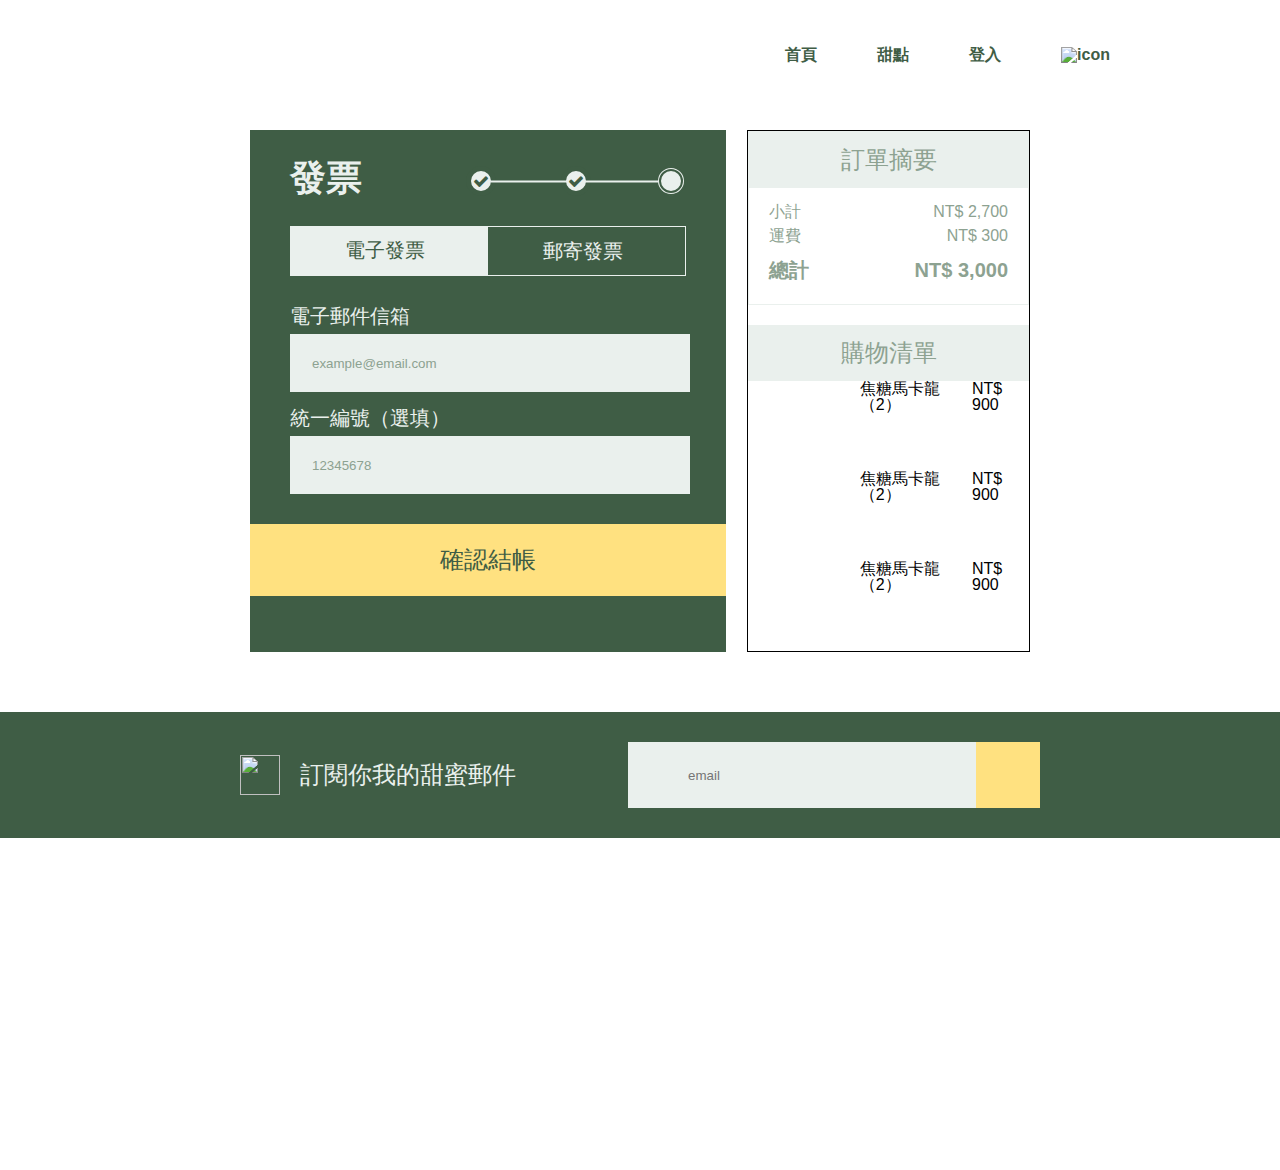
==== invoice.html @ f2b3f81a "Initial commit" ====
<!DOCTYPE html>
<html lang="en">

<head>
    <meta charset="UTF-8">
    <meta name="viewport" content="width=device-width, initial-scale=1.0">
    <link rel="stylesheet" href="css/invoice/all.css">
    <title>寄送發票</title>
    <link href='https://maxcdn.bootstrapcdn.com/font-awesome/4.5.0/css/font-awesome.min.css' rel='stylesheet'>
    </link>
</head>

<body>
    <div class="container">
        <header class="header">
            <a href="#" class="burger"></a>
            <a href="index.html" class="title">
                <h1>Sweetaste</h1>
            </a>
            <ul class="nav">
                <li><a href="index.html">首頁</a></li>
                <li><a href="#">甜點</a></li>
                <li><a href="#">登入</a></li>
                <li>
                    <a href="#"><img src="https://raw.githubusercontent.com/hexschool/webLayoutTraining1st/143d37deb8a19ecd8eccc806ae26acbb90fe4338/student-week1/shopping_cart.png" alt="icon"></a>
                </li>
            </ul>
        </header>
    </div>
    <!-- 客製化設計 開始 -->
    <div class="main">
        <div class="invoice">
            <div class="data">
                <div class="data-title">
                    <h2>發票</h2>
                    <ul>
                        <li><i class="fa fa-check"></i></li>
                        <hr class="border">
                        <li><i class="fa fa-check"></i></li>
                        <hr class="border2">
                        <li></li>
                    </ul>
                </div>
                <ul class="select">
                    <li>電子發票</li>
                    <li>郵寄發票</li>
                </ul>
                <ul class="fill">
                    <li>
                        <h3>電子郵件信箱</h3>
                        <input type="text" placeholder="example@email.com" class="fill-input">
                    </li>
                    <li>
                        <h3>統一編號（選填）</h3>
                        <input type="text" placeholder="12345678" class="fill-input">
                    </li>
                </ul>
            </div>
            <div class="shop">
                <form action="index.html">
                    <button>
                        確認結帳
                    </button>
                </form>
            </div>
        </div>
        <div class="checkout">
            <div class="summary">
                <h3 class="checktitle">訂單摘要</h3>
                <ul>
                    <li>
                        <h4>小計</h4>
                        <p>NT$ 2,700</p>
                    </li>
                    <li>
                        <h4>運費</h4>
                        <p>NT$ 300</p>
                    </li>
                    <li>
                        <h4>總計</h4>
                        <p>NT$ 3,000</p>
                    </li>
                </ul>
            </div>
            <div class="checklist">
                <h3 class="checktitle">購物清單</h3>
                <ul class="menu">
                    <li>
                        <a href="#"></a>
                        <h4>焦糖馬卡龍（2）</h4>
                        <p>NT$ 900</p>
                    </li>
                    <li>
                        <a href="#"></a>
                        <h4>焦糖馬卡龍（2）</h4>
                        <p>NT$ 900</p>
                    </li>
                    <li>
                        <a href="#"></a>
                        <h4>焦糖馬卡龍（2）</h4>
                        <p>NT$ 900</p>
                    </li>
                </ul>
            </div>
        </div>
    </div>
    <!-- 客製化設計 結束 -->
    <div class="footer" data-aos="fade-right" data-aos-offset="100" data-aos-easing="ease-in-sine">
        <div class="footer-top">
            <div class="top-left">
                <img src="https://raw.githubusercontent.com/hexschool/webLayoutTraining1st/4baf15e7aa2800a1e312de01435b7dbf6f654843/student-week1/logo-light.svg" alt="">
                <h2>訂閱你我的甜蜜郵件</h2>
            </div>
            <div class="top-right">
                <form action="index.html" class="form-container">
                    <img src="https://github.com/hexschool/webLayoutTraining1st/blob/master/student-week1/mail-24px.png?raw=true" alt="" class="footer-icon">
                    <input type="email" name="email" placeholder="email" class="footer-input">
                    <button type="submit" class="footer-button">
                        <img src="https://github.com/hexschool/webLayoutTraining1st/blob/master/student-week1/arrow_forward-24px.png?raw=true"
                            alt="">
                    </button>
                </form>
            </div>
        </div>
    </div>
    <div class="footer-bottom-bg" data-aos="fade-right" data-aos-offset="100" data-aos-easing="ease-in-sine">
        <div class="footer-bottom">
            <div class="footer-main">
                <div class="main-left">
                    <img src="https://raw.githubusercontent.com/hexschool/webLayoutTraining1st/4baf15e7aa2800a1e312de01435b7dbf6f654843/student-week1/logotype-lg-dark.svg" alt="">
                    <p>
                        07-1234-5678<br>sweetaste@email.com<br>800 高雄市新興區幸福路 520 號
                    </p>
                </div>
                <div class="main-right">
                    <p>
                        今天是個——
                    </p>
                    <p class="font-farme">
                        吃甜點的好日子。
                    </p>
                </div>
            </div>
            <div class="main-bottom">
                <div class="bottom-img">
                    <a href="#"><img src="https://raw.githubusercontent.com/hexschool/webLayoutTraining1st/4baf15e7aa2800a1e312de01435b7dbf6f654843/student-week1/ic-line%40.svg" alt="">
                    </a>
                    <a href="#"><img src="https://raw.githubusercontent.com/hexschool/webLayoutTraining1st/4baf15e7aa2800a1e312de01435b7dbf6f654843/student-week1/ic-facebook.svg" alt="">
                    </a>
                </div>
                <p>
                    © 2018 Sweetaste* All Rights Reserved
                </p>
            </div>
        </div>
    </div>
    <link rel="stylesheet" href="https://unpkg.com/aos@next/dist/aos.css" />
    <script src="https://unpkg.com/aos@next/dist/aos.js"></script>
    <script>
        AOS.init();
    </script>
</body>
---- css/invoice/all.css ----
html,
body,
div,
span,
applet,
object,
iframe,
h1,
h2,
h3,
h4,
h5,
h6,
p,
blockquote,
pre,
a,
abbr,
acronym,
address,
big,
cite,
code,
del,
dfn,
em,
img,
ins,
kbd,
q,
s,
samp,
small,
strike,
strong,
sub,
sup,
tt,
var,
b,
u,
i,
center,
dl,
dt,
dd,
ol,
ul,
li,
fieldset,
form,
label,
legend,
table,
caption,
tbody,
tfoot,
thead,
tr,
th,
td,
article,
aside,
canvas,
details,
embed,
figure,
figcaption,
footer,
header,
hgroup,
menu,
nav,
output,
ruby,
section,
summary,
time,
mark,
audio,
video {
  margin: 0;
  padding: 0;
  border: 0;
  font-size: 100%;
  font: inherit;
  vertical-align: baseline;
}

/* HTML5 display-role reset for older browsers */
article,
aside,
details,
figcaption,
figure,
footer,
header,
hgroup,
menu,
nav,
section {
  display: block;
}

body {
  line-height: 1;
}

ol,
ul {
  list-style: none;
}

blockquote,
q {
  quotes: none;
}

blockquote:before,
blockquote:after,
q:before,
q:after {
  content: "";
  content: none;
}

table {
  border-collapse: collapse;
  border-spacing: 0;
}

img {
  display: block;
  max-width: 100%;
  height: auto;
}

html,
body,
div,
span,
applet,
object,
iframe,
h1,
h2,
h3,
h4,
h5,
h6,
p,
blockquote,
pre,
a,
abbr,
acronym,
address,
big,
cite,
code,
del,
dfn,
em,
img,
ins,
kbd,
q,
s,
samp,
small,
strike,
strong,
sub,
sup,
tt,
var,
b,
u,
i,
center,
dl,
dt,
dd,
ol,
ul,
li,
fieldset,
form,
label,
legend,
table,
caption,
tbody,
tfoot,
thead,
tr,
th,
td,
article,
aside,
canvas,
details,
embed,
figure,
figcaption,
footer,
header,
hgroup,
menu,
nav,
output,
ruby,
section,
summary,
time,
mark,
audio,
video {
  margin: 0;
  padding: 0;
  border: 0;
  font-size: 100%;
  font: inherit;
  vertical-align: baseline;
}

/* HTML5 display-role reset for older browsers */
article,
aside,
details,
figcaption,
figure,
footer,
header,
hgroup,
menu,
nav,
section {
  display: block;
}

body {
  line-height: 1;
}

ol,
ul {
  list-style: none;
}

blockquote,
q {
  quotes: none;
}

blockquote:before,
blockquote:after,
q:before,
q:after {
  content: "";
  content: none;
}

table {
  border-collapse: collapse;
  border-spacing: 0;
}

img {
  display: block;
  max-width: 100%;
  height: auto;
}

body {
  font-family: PingFangTC-Semibold, arial, sans-serif;
}

.container {
  max-width: 940px;
  margin: 0 auto;
}

.burger {
  display: none;
  background-image: url("https://raw.githubusercontent.com/hexschool/webLayoutTraining1st/master/student-week1/dehaze-24px.png");
  padding: 25px;
  background-position: center center;
  background-repeat: no-repeat;
}

.header {
  display: flex;
  align-items: center;
  justify-content: space-between;
  margin-top: 30px;
  margin-bottom: 30px;
}
.header h1 {
  padding-top: 20px;
}

.title {
  display: block;
  background-image: url("https://raw.githubusercontent.com/hexschool/webLayoutTraining1st/master/student-week1/logo-all-dark.svg");
  width: 220px;
  height: 40px;
  background-repeat: no-repeat;
  text-indent: 101%;
  overflow: hidden;
  white-space: nowrap;
}

.nav {
  display: flex;
  padding-top: 10px;
}
.nav a {
  text-decoration: none;
  color: #3F5D45;
  font-size: 16px;
  font-weight: bold;
  padding: 10px 0;
}
.nav a:hover {
  color: #3f5d4563;
}
.nav li {
  margin-right: 60px;
}
.nav li:last-child {
  margin-right: 0;
}

@media (max-width: 768px) {
  .container {
    max-width: 700px;
  }

  .header a h1,
.nav li:nth-child(1),
.nav li:nth-child(2),
.nav li:nth-child(3) {
    display: none;
  }

  .nav li:last-child {
    width: 100%;
  }

  .header {
    justify-content: space-around;
  }

  .title {
    background-image: url(https://raw.githubusercontent.com/hexschool/webLayoutTraining1st/master/student-week1/logotype-sm-dark.svg);
    background-position: top center;
    width: 500px;
    height: 20px;
  }

  .burger {
    display: block;
  }
}
.footer {
  background: #3F5D45;
}

.footer-top {
  display: flex;
  justify-content: space-between;
  align-items: center;
  padding: 30px 0;
  max-width: 800px;
  margin: 0 auto;
}

.top-left {
  display: flex;
  align-items: center;
}
.top-left img {
  width: 40px;
  height: 40px;
  margin-right: 20px;
}
.top-left h2 {
  color: #EAF0ED;
  font-size: 24px;
}

form {
  display: flex;
  position: relative;
}

.form-container {
  position: relative;
}

.footer-icon {
  position: absolute;
  top: 20px;
  left: 20px;
  display: block;
}

.footer-input {
  width: 350px;
  height: 64px;
  padding-left: 60px;
  background-color: #EAF0ED;
  border: none;
}

.footer-header.header {
  position: absolute;
  top: 25px;
  left: 25px;
}

.footer-button {
  background: #FFE180;
  width: 64px;
  height: 66px;
  position: absolute;
  right: 0px;
  border: none;
}
.footer-button img {
  position: absolute;
  left: 20px;
  bottom: 20px;
}

.footer-bottom-bg {
  background-color: #EAF0ED;
}

.footer-bottom {
  margin: 0 auto;
  max-width: 800px;
}

.footer-main {
  display: flex;
  justify-content: space-between;
  align-items: center;
  padding: 30px 0;
}

.main-right {
  writing-mode: vertical-rl;
  color: #3F5D45;
  font-size: 24px;
  line-height: 1.5;
  font-weight: 900;
}

.font-farme {
  margin-top: 8px;
}

.main-left img {
  width: 170px;
  height: 25px;
  margin-bottom: 110px;
}
.main-left p {
  line-height: 1.5;
  font-size: 16px;
  color: #3F5D45;
}

.main-bottom {
  padding-bottom: 30px;
  display: flex;
  justify-content: space-between;
  align-items: center;
}
.main-bottom img {
  display: inline-block;
  width: 32px;
  height: 32px;
  margin-right: 8px;
}
.main-bottom a {
  text-decoration: none;
}
.main-bottom p {
  color: #3F5D45;
  font-size: 16px;
}

@media (max-width: 768px) {
  .footer-bottom {
    max-width: 60%;
  }

  .footer-top {
    flex-direction: column;
  }

  .top-left {
    margin-bottom: 30px;
  }

  .main-right {
    display: none;
  }

  .main-left img {
    margin-bottom: 40px;
  }

  .main-bottom {
    flex-direction: column;
    align-items: start;
  }

  .bottom-img {
    margin-bottom: 20px;
  }
}
@media (max-width: 400px) {
  input {
    width: 100%;
  }
}
.main {
  max-width: 780px;
  margin: 60px auto;
  display: flex;
  justify-content: space-between;
}

.invoice {
  background: #3F5D45;
  width: 61%;
}

.data {
  margin: 30px 40px;
}
.data .select {
  display: flex;
}
.data .select li {
  width: 100%;
  font-size: 20px;
  background-color: #EAF0ED;
  color: #3F5D45;
  padding: 14px 55px;
  margin-bottom: 30px;
}
.data .select li:last-child {
  background-color: #3F5D45;
  color: #EAF0ED;
  border: 1px solid #EAF0ED;
}

.data-title {
  display: flex;
  justify-content: space-between;
  align-items: flex-end;
  margin-bottom: 30px;
}
.data-title h2 {
  min-width: 75px;
  font-size: 36px;
  color: #EAF0ED;
  font-weight: bolder;
}
.data-title ul {
  display: flex;
  position: relative;
  margin-left: 100px;
}
.data-title ul .border {
  transform: rotate(90deg);
  height: 75px;
  margin: 5px;
  position: absolute;
  top: -28px;
  left: 57px;
  border: 1px solid #EAF0ED;
}
.data-title ul .border2 {
  transform: rotate(90deg);
  height: 75px;
  margin: 5px;
  position: absolute;
  top: -28px;
  left: 148px;
  border: 1px solid #EAF0ED;
}
.data-title ul li {
  width: 20px;
  height: 20px;
  background-color: #EAF0ED;
  border-radius: 50%;
  border: solid 5px #3F5D45;
  display: flex;
  justify-content: center;
  align-items: center;
  margin-right: 65px;
}
.data-title ul li:last-child {
  width: 20px;
  height: 20px;
  background-color: #EAF0ED;
  border-radius: 50%;
  border: double 5px #3F5D45;
  display: flex;
  justify-content: center;
  align-items: center;
  margin-right: 0;
}
.data-title ul .fa-check {
  color: #3F5D45;
}

.fill li {
  margin-bottom: 16px;
}
.fill li h3 {
  font-size: 20px;
  color: #EAF0ED;
  margin-bottom: 8px;
}
.fill li .fill-input {
  background-color: #EAF0ED;
  border: none;
  width: 100%;
  height: 56px;
}
.fill li ::placeholder {
  color: #8DA291;
  padding-left: 20px;
}

.shop button {
  width: 100%;
  border: none;
  color: #3F5D45;
  font-size: 24px;
  background-color: #FFE180;
  padding: 20px 0;
}

.checkout {
  width: 36%;
  border: 1px solid #000;
}
.checkout .checktitle {
  text-align: center;
  background-color: #EAF0ED;
  color: #8DA291;
  font-size: 24px;
  padding: 16px 0;
}
.checkout .summary {
  margin-bottom: 20px;
  border: 1px solid #EAF0ED;
}
.checkout .summary ul {
  padding: 16px 20px;
}
.checkout .summary ul li {
  display: flex;
  justify-content: space-between;
  font-size: 16px;
  color: #8DA291;
  margin-bottom: 8px;
}
.checkout .summary ul li:nth-child(2) {
  margin-bottom: 16px;
}
.checkout .summary ul li:last-child {
  font-size: 20px;
  font-weight: bold;
}
.checkout .checklist li {
  display: flex;
}
.checkout .checklist li a {
  background-image: url(images/cake1.png);
  width: 120px;
  height: 90px;
}
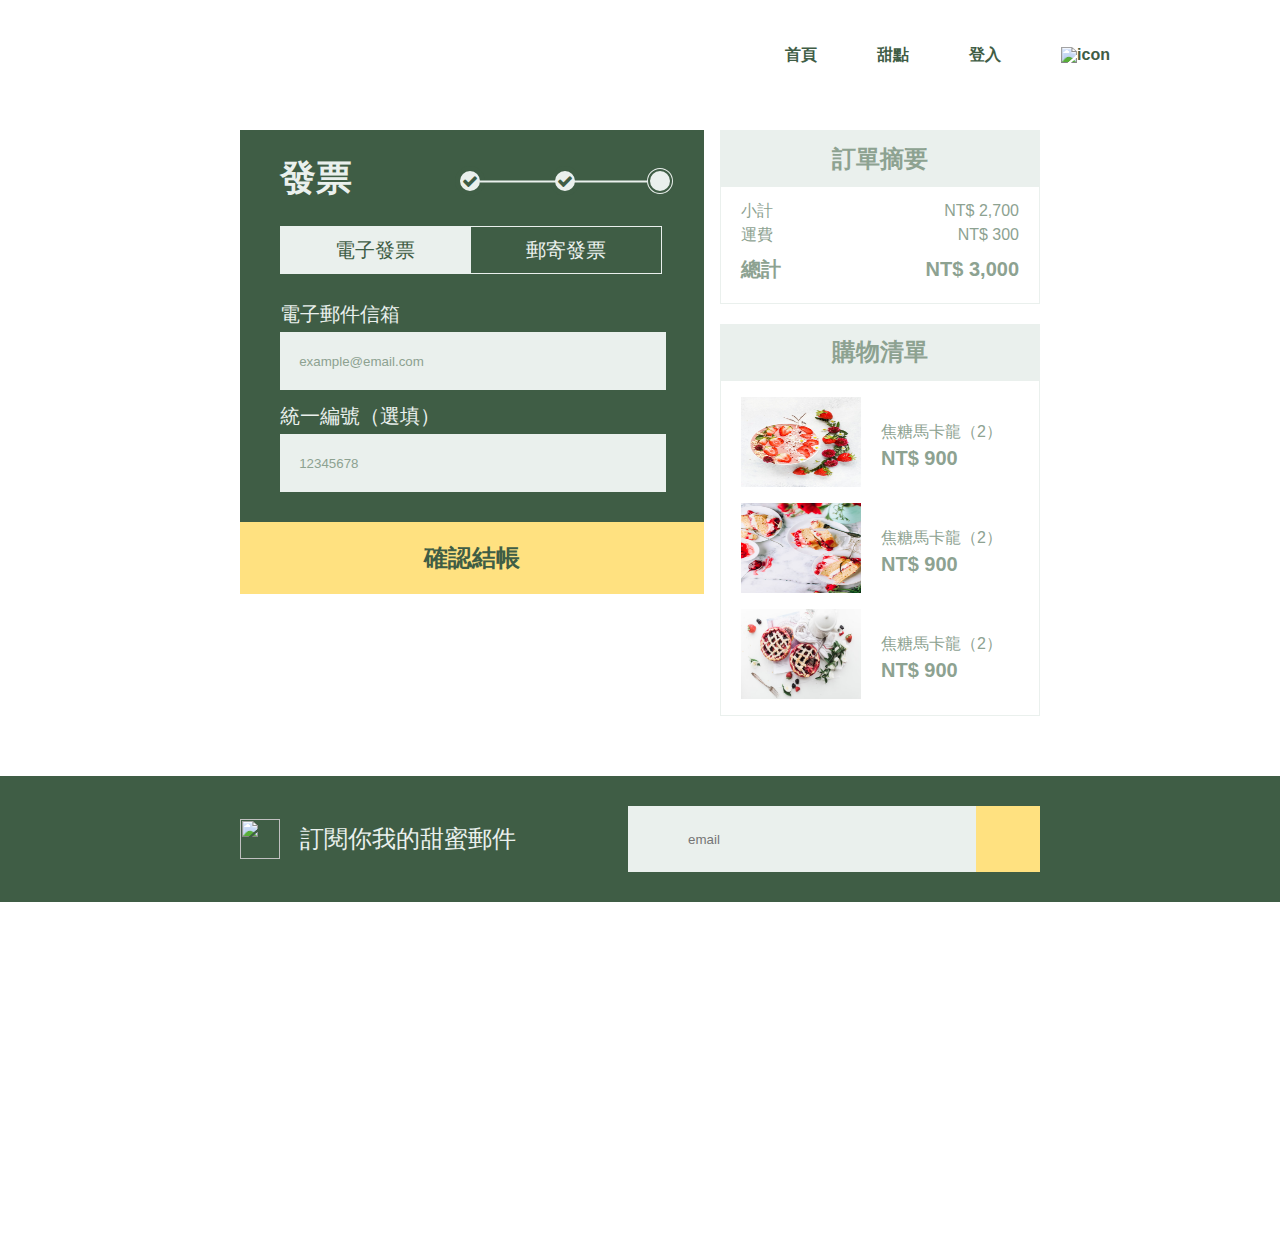
==== commit e0e5d5bd: "Update invoice.html" ====
--- a/invoice.html
+++ b/invoice.html
@@ -43,7 +43,7 @@
                 </div>
                 <ul class="select">
                     <li>電子發票</li>
-                    <li>郵寄發票</li>
+                    <li><a href="#"> 郵寄發票</a></li>
                 </ul>
                 <ul class="fill">
                     <li>
@@ -86,19 +86,25 @@
                 <h3 class="checktitle">購物清單</h3>
                 <ul class="menu">
                     <li>
-                        <a href="#"></a>
-                        <h4>焦糖馬卡龍（2）</h4>
-                        <p>NT$ 900</p>
+                        <img src="images/cake1.png" alt="">
+                        <div class="menu-cost">
+                            <h4>焦糖馬卡龍（2）</h4>
+                            <p>NT$ 900</p>
+                        </div>
                     </li>
                     <li>
-                        <a href="#"></a>
-                        <h4>焦糖馬卡龍（2）</h4>
-                        <p>NT$ 900</p>
+                        <img src="images/cake2.png" alt="">
+                        <div class="menu-cost">
+                            <h4>焦糖馬卡龍（2）</h4>
+                            <p>NT$ 900</p>
+                        </div>
                     </li>
                     <li>
-                        <a href="#"></a>
-                        <h4>焦糖馬卡龍（2）</h4>
-                        <p>NT$ 900</p>
+                        <img src="images/cake3.png" alt="">
+                        <div class="menu-cost">
+                            <h4>焦糖馬卡龍（2）</h4>
+                            <p>NT$ 900</p>
+                        </div>
                     </li>
                 </ul>
             </div>
--- a/css/invoice/all.css
+++ b/css/invoice/all.css
@@ -529,7 +529,7 @@
   }
 }
 .main {
-  max-width: 780px;
+  max-width: 800px;
   margin: 60px auto;
   display: flex;
   justify-content: space-between;
@@ -537,7 +537,8 @@
 
 .invoice {
   background: #3F5D45;
-  width: 61%;
+  width: 58%;
+  height: 100%;
 }
 
 .data {
@@ -545,19 +546,29 @@
 }
 .data .select {
   display: flex;
-}
-.data .select li {
-  width: 100%;
+  margin-bottom: 30px;
+}
+.data .select li:nth-child(1) {
   font-size: 20px;
   background-color: #EAF0ED;
   color: #3F5D45;
   padding: 14px 55px;
-  margin-bottom: 30px;
 }
 .data .select li:last-child {
+  font-size: 20px;
   background-color: #3F5D45;
+  border: 1px solid #EAF0ED;
+}
+.data .select li:last-child a {
+  display: block;
+  text-decoration: none;
   color: #EAF0ED;
-  border: 1px solid #EAF0ED;
+  padding: 13px 55px;
+}
+.data .select li:last-child :hover {
+  background-color: #EAF0ED;
+  color: #3F5D45;
+  border-left: 1px solid #3F5D45;
 }
 
 .data-title {
@@ -632,12 +643,12 @@
 .fill li .fill-input {
   background-color: #EAF0ED;
   border: none;
-  width: 100%;
+  width: 95%;
   height: 56px;
+  padding-left: 5%;
 }
 .fill li ::placeholder {
   color: #8DA291;
-  padding-left: 20px;
 }
 
 .shop button {
@@ -647,11 +658,11 @@
   font-size: 24px;
   background-color: #FFE180;
   padding: 20px 0;
+  font-weight: bold;
 }
 
 .checkout {
-  width: 36%;
-  border: 1px solid #000;
+  width: 40%;
 }
 .checkout .checktitle {
   text-align: center;
@@ -659,6 +670,7 @@
   color: #8DA291;
   font-size: 24px;
   padding: 16px 0;
+  font-weight: bold;
 }
 .checkout .summary {
   margin-bottom: 20px;
@@ -681,11 +693,30 @@
   font-size: 20px;
   font-weight: bold;
 }
-.checkout .checklist li {
-  display: flex;
-}
-.checkout .checklist li a {
-  background-image: url(images/cake1.png);
+.checkout .checklist .menu {
+  max-width: 100%;
+  border: 1px solid #EAF0ED;
+}
+.checkout .checklist .menu li {
+  display: flex;
+  align-items: center;
+  padding: 16px 20px 0;
+}
+.checkout .checklist .menu li img {
   width: 120px;
   height: 90px;
+  padding-right: 20px;
+}
+.checkout .checklist .menu li .menu-cost h4 {
+  font-size: 16px;
+  color: #8DA291;
+  line-height: 2;
+}
+.checkout .checklist .menu li .menu-cost p {
+  font-size: 20px;
+  color: #8DA291;
+  font-weight: bold;
+}
+.checkout .checklist .menu li:last-child {
+  padding-bottom: 16px;
 }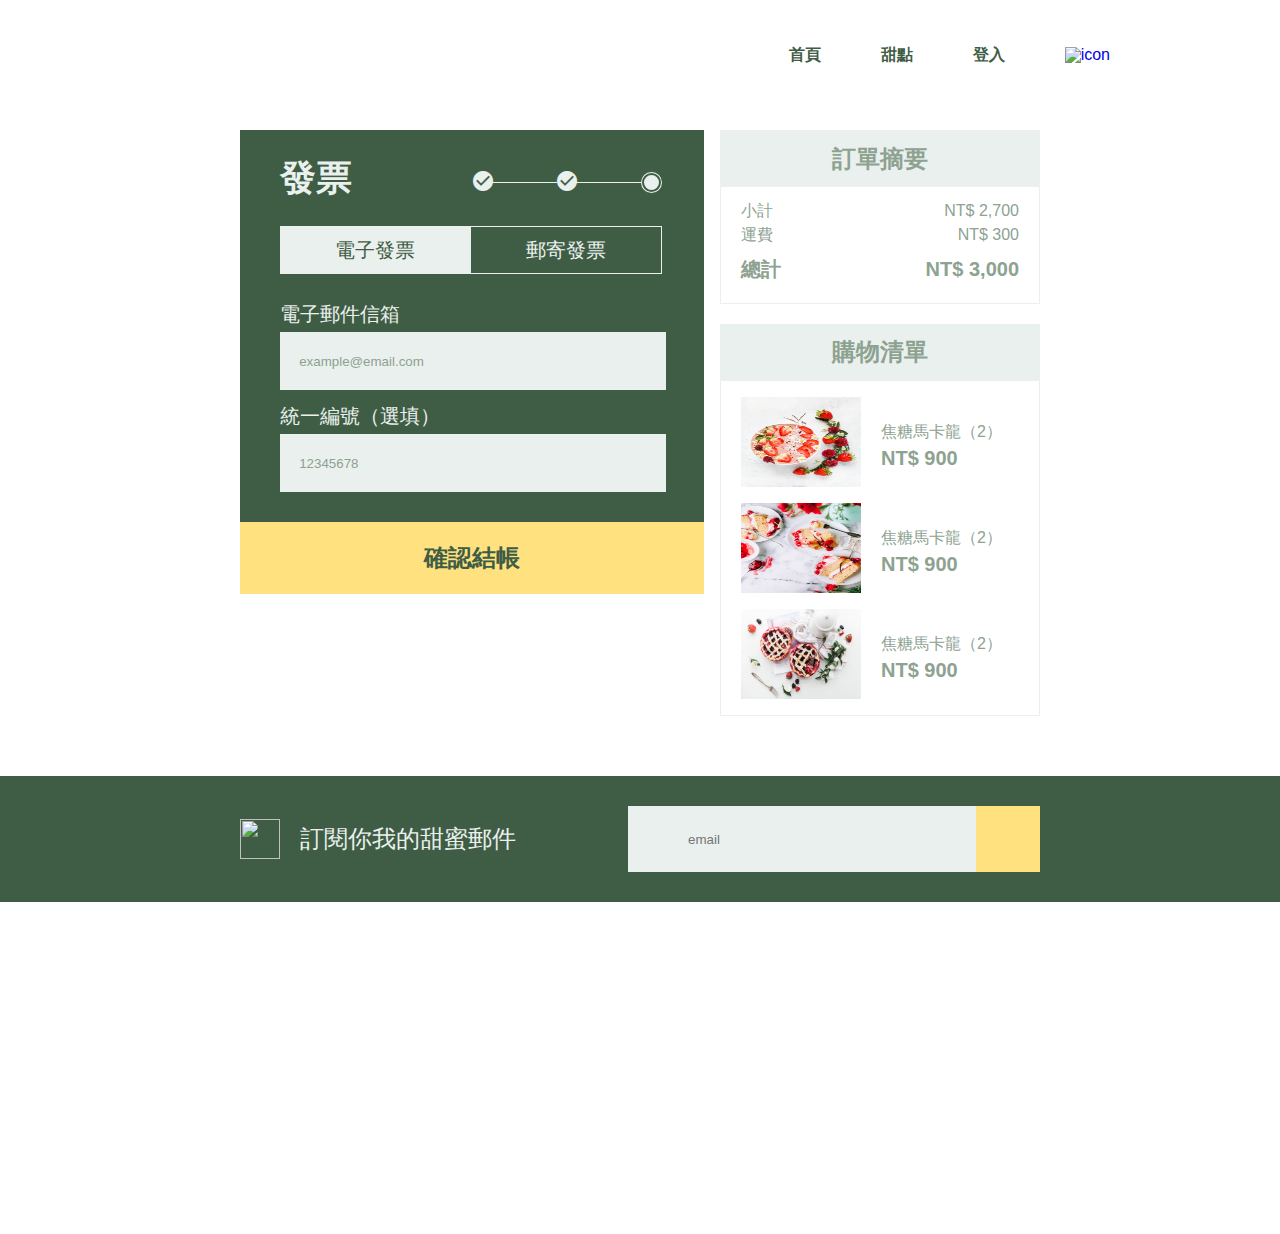
==== commit 87c13b62: "Update invoice.html" ====
--- a/invoice.html
+++ b/invoice.html
@@ -8,23 +8,26 @@
     <title>寄送發票</title>
     <link href='https://maxcdn.bootstrapcdn.com/font-awesome/4.5.0/css/font-awesome.min.css' rel='stylesheet'>
     </link>
+    <link href="https://fonts.googleapis.com/icon?family=Material+Icons" rel="stylesheet">
+
 </head>
 
 <body>
     <div class="container">
         <header class="header">
-            <a href="#" class="burger"></a>
+            <button class="burger"></button>
             <a href="index.html" class="title">
                 <h1>Sweetaste</h1>
             </a>
-            <ul class="nav">
-                <li><a href="index.html">首頁</a></li>
-                <li><a href="#">甜點</a></li>
-                <li><a href="#">登入</a></li>
-                <li>
-                    <a href="#"><img src="https://raw.githubusercontent.com/hexschool/webLayoutTraining1st/143d37deb8a19ecd8eccc806ae26acbb90fe4338/student-week1/shopping_cart.png" alt="icon"></a>
-                </li>
-            </ul>
+            <div class="nav">
+                <ul>
+                    <li><a href="index.html">首頁</a></li>
+                    <li><a href="#">甜點</a></li>
+                    <li><a href="#">登入</a></li>
+                </ul>
+                <a href="#"><img src="https://raw.githubusercontent.com/hexschool/webLayoutTraining1st/143d37deb8a19ecd8eccc806ae26acbb90fe4338/student-week1/shopping_cart.png" alt="icon"></a>
+            </div>
+
         </header>
     </div>
     <!-- 客製化設計 開始 -->
@@ -34,10 +37,18 @@
                 <div class="data-title">
                     <h2>發票</h2>
                     <ul>
-                        <li><i class="fa fa-check"></i></li>
-                        <hr class="border">
-                        <li><i class="fa fa-check"></i></li>
-                        <hr class="border2">
+                        <li>
+                            <span class="material-icons">
+                                check_circle
+                            </span>
+                            <hr>
+                        </li>
+                        <li>
+                            <span class="material-icons">
+                                check_circle
+                            </span>
+                            <hr class="border">
+                        </li>
                         <li></li>
                     </ul>
                 </div>
@@ -57,7 +68,7 @@
                 </ul>
             </div>
             <div class="shop">
-                <form action="index.html">
+                <form action="pay.html">
                     <button>
                         確認結帳
                     </button>
--- a/css/invoice/all.css
+++ b/css/invoice/all.css
@@ -135,6 +135,10 @@
   height: auto;
 }
 
+a {
+  text-decoration: none;
+}
+
 html,
 body,
 div,
@@ -272,32 +276,63 @@
   height: auto;
 }
 
+a {
+  text-decoration: none;
+}
+
 body {
-  font-family: PingFangTC-Semibold, arial, sans-serif;
+  font-family: "PingFang TC", Semibold, arial, sans-serif;
 }
 
 .container {
   max-width: 940px;
   margin: 0 auto;
 }
+@media (max-width: 768px) {
+  .container {
+    max-width: 700px;
+  }
+}
 
 .burger {
   display: none;
+  border: none;
+  background: transparent;
+  cursor: pointer;
   background-image: url("https://raw.githubusercontent.com/hexschool/webLayoutTraining1st/master/student-week1/dehaze-24px.png");
   padding: 25px;
   background-position: center center;
   background-repeat: no-repeat;
 }
+@media (max-width: 768px) {
+  .burger {
+    display: block;
+  }
+  .burger :focus {
+    outline: 0;
+  }
+}
 
 .header {
   display: flex;
   align-items: center;
   justify-content: space-between;
+  position: relative;
   margin-top: 30px;
   margin-bottom: 30px;
 }
+@media (max-width: 768px) {
+  .header {
+    justify-content: center;
+  }
+}
 .header h1 {
   padding-top: 20px;
+}
+@media (max-width: 768px) {
+  .header h1 {
+    display: none;
+  }
 }
 
 .title {
@@ -310,59 +345,69 @@
   overflow: hidden;
   white-space: nowrap;
 }
+@media (max-width: 768px) {
+  .title {
+    background-image: url(https://raw.githubusercontent.com/hexschool/webLayoutTraining1st/master/student-week1/logotype-sm-dark.svg);
+    background-position: top center;
+    width: 500px;
+    height: 20px;
+  }
+}
 
 .nav {
   display: flex;
+  align-items: center;
   padding-top: 10px;
 }
-.nav a {
+.nav .active {
+  max-height: 200px;
+}
+.nav ul {
+  display: flex;
+}
+@media (max-width: 768px) {
+  .nav ul {
+    position: absolute;
+    left: 0;
+    top: 100%;
+    width: 100%;
+    transition: all 0.8s;
+    overflow: hidden;
+    background: white;
+    flex-direction: column;
+  }
+}
+.nav ul li {
+  margin-right: 60px;
+  display: flex;
+  align-items: center;
+  max-height: 0px;
+}
+@media (max-width: 768px) {
+  .nav ul li {
+    width: 100%;
+  }
+  .nav ul li :hover {
+    background-color: #EAF0ED;
+  }
+}
+.nav ul li a {
   text-decoration: none;
   color: #3F5D45;
   font-size: 16px;
   font-weight: bold;
   padding: 10px 0;
 }
-.nav a:hover {
+@media (max-width: 768px) {
+  .nav ul li a {
+    padding: 10px 0;
+    text-align: center;
+  }
+}
+.nav ul li a:hover {
   color: #3f5d4563;
 }
-.nav li {
-  margin-right: 60px;
-}
-.nav li:last-child {
-  margin-right: 0;
-}
-
-@media (max-width: 768px) {
-  .container {
-    max-width: 700px;
-  }
-
-  .header a h1,
-.nav li:nth-child(1),
-.nav li:nth-child(2),
-.nav li:nth-child(3) {
-    display: none;
-  }
-
-  .nav li:last-child {
-    width: 100%;
-  }
-
-  .header {
-    justify-content: space-around;
-  }
-
-  .title {
-    background-image: url(https://raw.githubusercontent.com/hexschool/webLayoutTraining1st/master/student-week1/logotype-sm-dark.svg);
-    background-position: top center;
-    width: 500px;
-    height: 20px;
-  }
-
-  .burger {
-    display: block;
-  }
-}
+
 .footer {
   background: #3F5D45;
 }
@@ -534,15 +579,32 @@
   display: flex;
   justify-content: space-between;
 }
+@media (max-width: 768px) {
+  .main {
+    margin: 0;
+  }
+}
 
 .invoice {
   background: #3F5D45;
   width: 58%;
   height: 100%;
 }
+@media (max-width: 768px) {
+  .invoice {
+    width: 100%;
+  }
+}
 
 .data {
   margin: 30px 40px;
+}
+@media (max-width: 768px) {
+  .data {
+    max-width: 400px;
+    margin: 30px auto;
+    width: 100%;
+  }
 }
 .data .select {
   display: flex;
@@ -554,10 +616,22 @@
   color: #3F5D45;
   padding: 14px 55px;
 }
+@media (max-width: 768px) {
+  .data .select li:nth-child(1) {
+    width: 50%;
+    padding: 12px 0;
+    text-align: center;
+  }
+}
 .data .select li:last-child {
   font-size: 20px;
   background-color: #3F5D45;
   border: 1px solid #EAF0ED;
+}
+@media (max-width: 768px) {
+  .data .select li:last-child {
+    width: 50%;
+  }
 }
 .data .select li:last-child a {
   display: block;
@@ -585,51 +659,34 @@
 }
 .data-title ul {
   display: flex;
+  align-items: center;
   position: relative;
-  margin-left: 100px;
-}
-.data-title ul .border {
-  transform: rotate(90deg);
-  height: 75px;
-  margin: 5px;
+}
+.data-title ul li {
+  padding-right: 60px;
+}
+.data-title ul li .material-icons {
+  color: #EAF0ED;
+}
+.data-title ul li hr {
+  width: 66px;
+  height: 1px;
+  border: none;
+  background-color: #EAF0ED;
   position: absolute;
-  top: -28px;
-  left: 57px;
-  border: 1px solid #EAF0ED;
-}
-.data-title ul .border2 {
-  transform: rotate(90deg);
-  height: 75px;
-  margin: 5px;
-  position: absolute;
-  top: -28px;
-  left: 148px;
-  border: 1px solid #EAF0ED;
-}
-.data-title ul li {
-  width: 20px;
-  height: 20px;
+  top: 5px;
+  left: 20px;
+}
+.data-title ul li .border {
+  left: 105px;
+}
+.data-title ul li:last-child {
+  padding-right: 0;
+  width: 15px;
+  height: 15px;
+  border: 5px double #3F5D45;
   background-color: #EAF0ED;
   border-radius: 50%;
-  border: solid 5px #3F5D45;
-  display: flex;
-  justify-content: center;
-  align-items: center;
-  margin-right: 65px;
-}
-.data-title ul li:last-child {
-  width: 20px;
-  height: 20px;
-  background-color: #EAF0ED;
-  border-radius: 50%;
-  border: double 5px #3F5D45;
-  display: flex;
-  justify-content: center;
-  align-items: center;
-  margin-right: 0;
-}
-.data-title ul .fa-check {
-  color: #3F5D45;
 }
 
 .fill li {
@@ -664,6 +721,11 @@
 .checkout {
   width: 40%;
 }
+@media (max-width: 768px) {
+  .checkout {
+    display: none;
+  }
+}
 .checkout .checktitle {
   text-align: center;
   background-color: #EAF0ED;
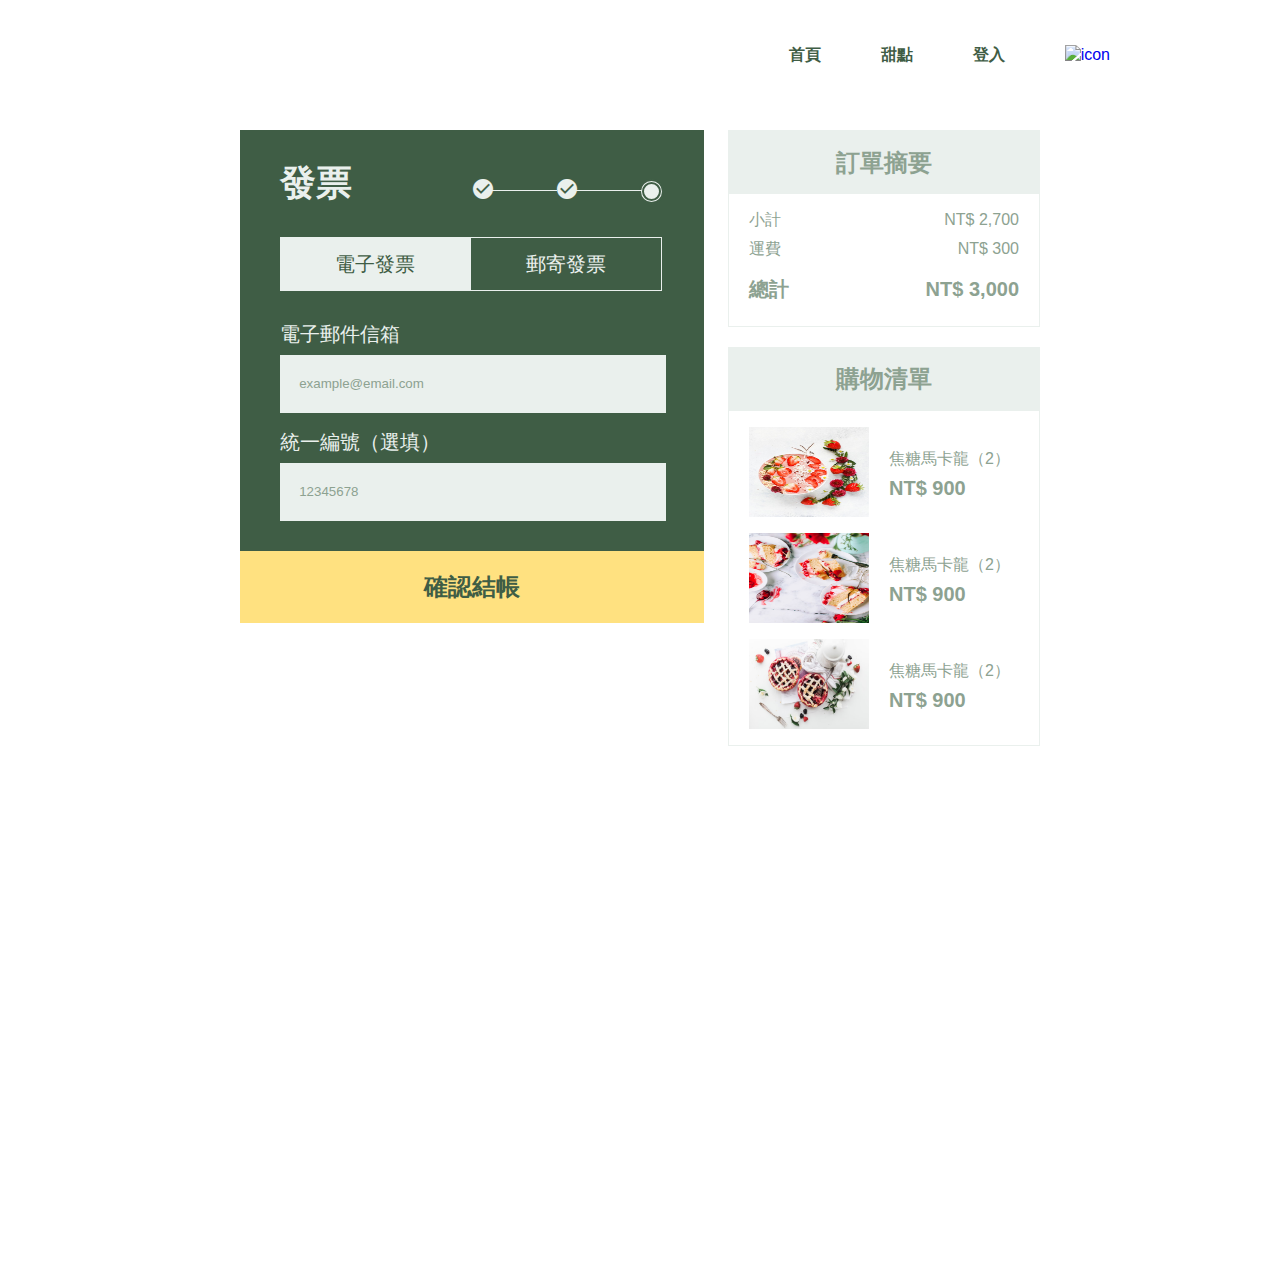
==== commit f671c144: "Update invoice.html" ====
--- a/invoice.html
+++ b/invoice.html
@@ -150,12 +150,7 @@
                     </p>
                 </div>
                 <div class="main-right">
-                    <p>
-                        今天是個——
-                    </p>
-                    <p class="font-farme">
-                        吃甜點的好日子。
-                    </p>
+                    <img src="images/slogan.png" alt="" class="main-right">
                 </div>
             </div>
             <div class="main-bottom">
--- a/css/invoice/all.css
+++ b/css/invoice/all.css
@@ -573,6 +573,10 @@
     width: 100%;
   }
 }
+body {
+  line-height: 1.3;
+}
+
 .main {
   max-width: 800px;
   margin: 60px auto;
@@ -719,7 +723,7 @@
 }
 
 .checkout {
-  width: 40%;
+  width: 39%;
 }
 @media (max-width: 768px) {
   .checkout {
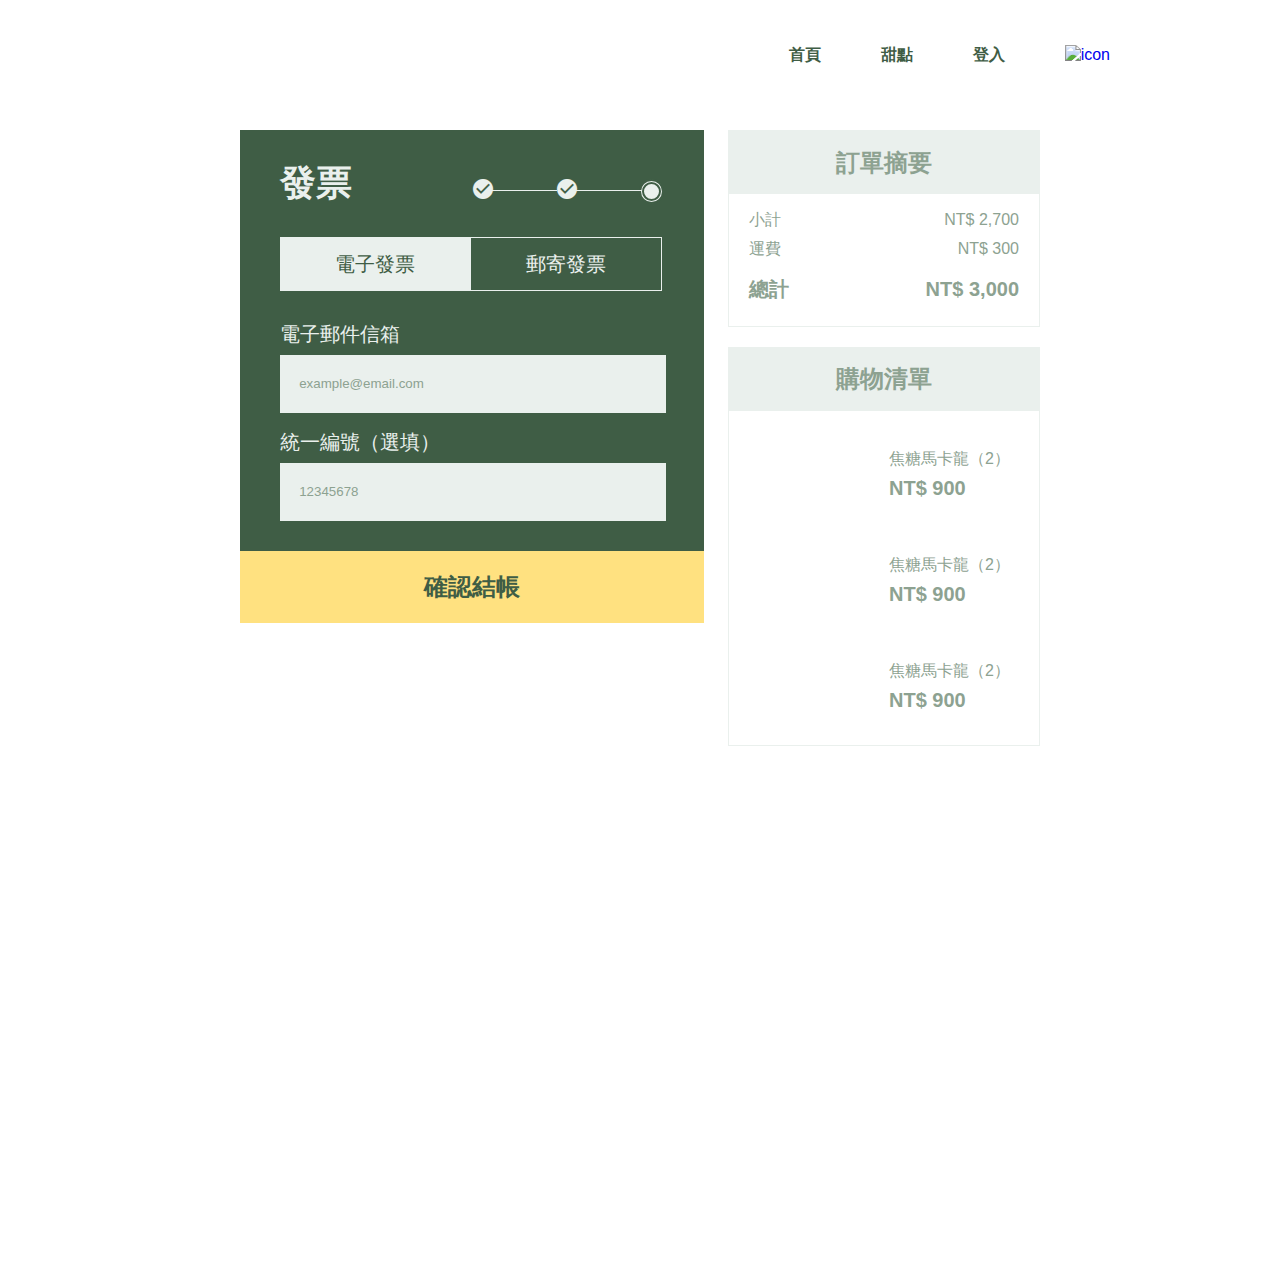
==== commit 562b1307: "Update invoice.html" ====
--- a/invoice.html
+++ b/invoice.html
@@ -97,21 +97,21 @@
                 <h3 class="checktitle">購物清單</h3>
                 <ul class="menu">
                     <li>
-                        <img src="images/cake1.png" alt="">
+                        <span class="menu-post1"></span>
                         <div class="menu-cost">
                             <h4>焦糖馬卡龍（2）</h4>
                             <p>NT$ 900</p>
                         </div>
                     </li>
                     <li>
-                        <img src="images/cake2.png" alt="">
+                        <span class="menu-post2"></span>
                         <div class="menu-cost">
                             <h4>焦糖馬卡龍（2）</h4>
                             <p>NT$ 900</p>
                         </div>
                     </li>
                     <li>
-                        <img src="images/cake3.png" alt="">
+                        <span class="menu-post3"></span>
                         <div class="menu-cost">
                             <h4>焦糖馬卡龍（2）</h4>
                             <p>NT$ 900</p>
--- a/css/invoice/all.css
+++ b/css/invoice/all.css
@@ -290,7 +290,12 @@
 }
 @media (max-width: 768px) {
   .container {
-    max-width: 700px;
+    max-width: 740px;
+  }
+}
+@media (max-width: 414px) {
+  .container {
+    max-width: 400px;
   }
 }
 
@@ -318,12 +323,11 @@
   align-items: center;
   justify-content: space-between;
   position: relative;
-  margin-top: 30px;
-  margin-bottom: 30px;
+  margin: 30px auto;
 }
 @media (max-width: 768px) {
   .header {
-    justify-content: center;
+    width: 90%;
   }
 }
 .header h1 {
@@ -435,13 +439,9 @@
   font-size: 24px;
 }
 
-form {
-  display: flex;
-  position: relative;
-}
-
 .form-container {
   position: relative;
+  display: flex;
 }
 
 .footer-icon {
@@ -495,14 +495,6 @@
   padding: 30px 0;
 }
 
-.main-right {
-  writing-mode: vertical-rl;
-  color: #3F5D45;
-  font-size: 24px;
-  line-height: 1.5;
-  font-weight: 900;
-}
-
 .font-farme {
   margin-top: 8px;
 }
@@ -539,6 +531,10 @@
 }
 
 @media (max-width: 768px) {
+  .form-container {
+    width: 100%;
+  }
+
   .footer-bottom {
     max-width: 60%;
   }
@@ -568,9 +564,18 @@
     margin-bottom: 20px;
   }
 }
-@media (max-width: 400px) {
+@media (max-width: 414px) {
   input {
     width: 100%;
+  }
+
+  .top-right {
+    width: 90%;
+  }
+
+  .footer-bottom {
+    max-width: 90%;
+    margin-left: 5%;
   }
 }
 body {
@@ -768,10 +773,32 @@
   align-items: center;
   padding: 16px 20px 0;
 }
-.checkout .checklist .menu li img {
+.checkout .checklist .menu li .menu-post1 {
+  background-image: url(https://github.com/0404kai/work/blob/master/images/cake1.png?raw=true);
+  background-size: cover;
+  background-repeat: no-repeat;
+  background-position: center;
   width: 120px;
   height: 90px;
-  padding-right: 20px;
+  margin-right: 20px;
+}
+.checkout .checklist .menu li .menu-post2 {
+  background-image: url(https://github.com/0404kai/work/blob/master/images/cake2.png?raw=true);
+  background-size: cover;
+  background-repeat: no-repeat;
+  background-position: center;
+  width: 120px;
+  height: 90px;
+  margin-right: 20px;
+}
+.checkout .checklist .menu li .menu-post3 {
+  background-image: url(https://github.com/0404kai/work/blob/master/images/cake3.png?raw=true);
+  background-size: cover;
+  background-repeat: no-repeat;
+  background-position: center;
+  width: 120px;
+  height: 90px;
+  margin-right: 20px;
 }
 .checkout .checklist .menu li .menu-cost h4 {
   font-size: 16px;
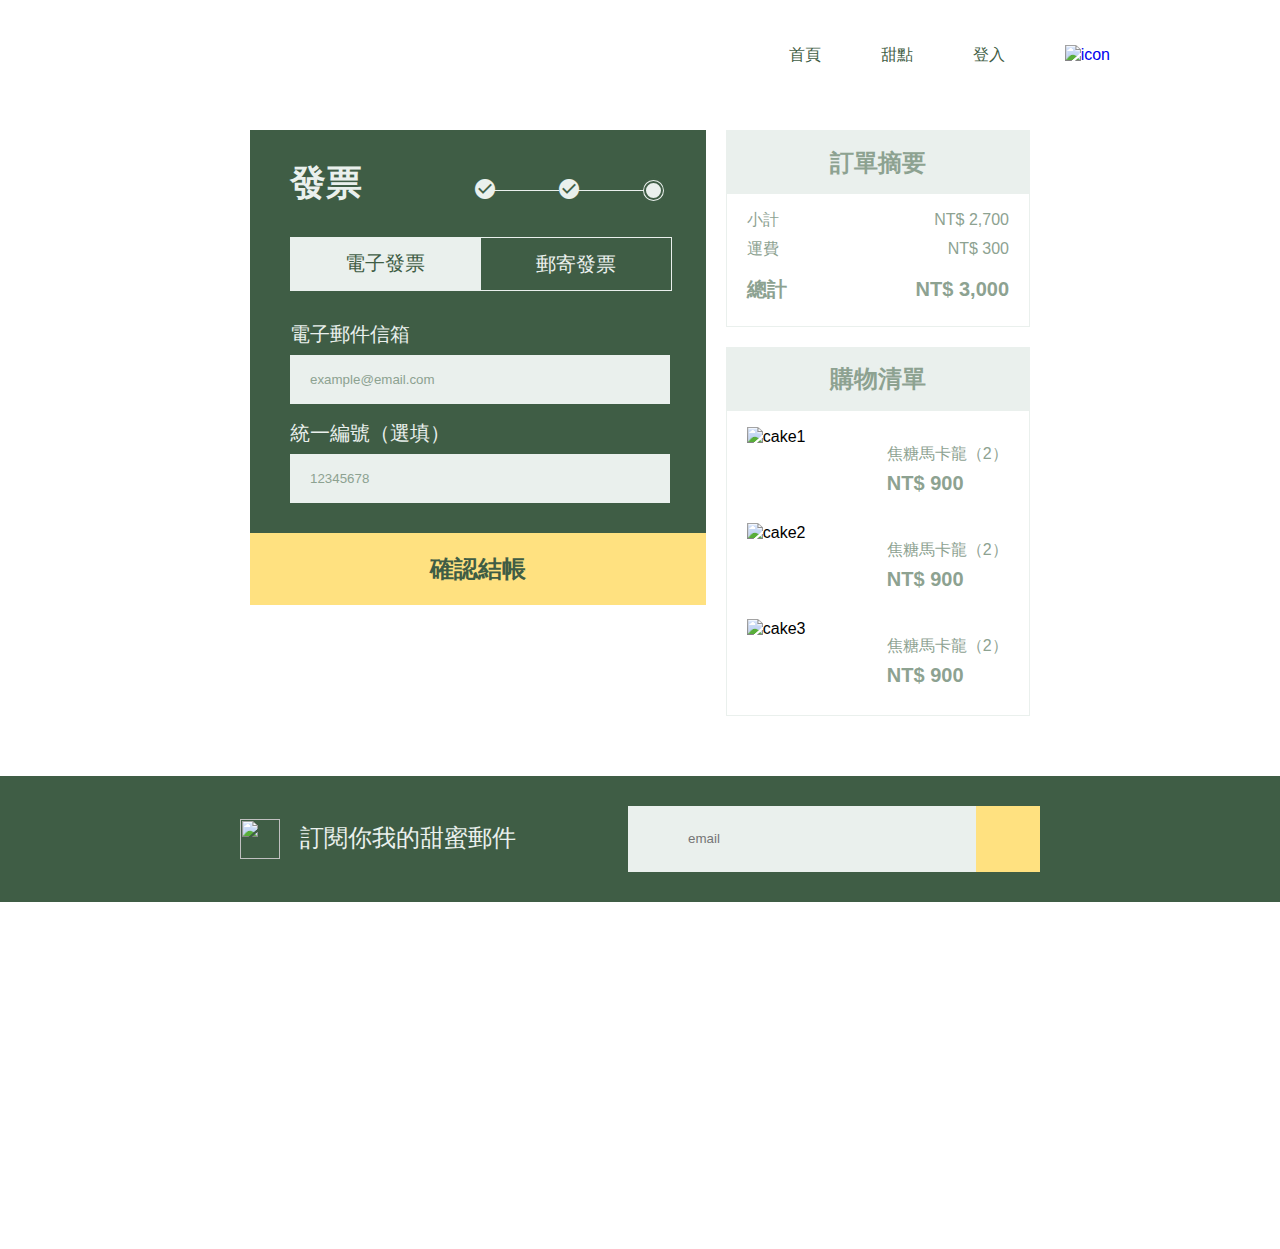
==== commit 1de23d25: "Update invoice.html" ====
--- a/invoice.html
+++ b/invoice.html
@@ -53,27 +53,19 @@
                     </ul>
                 </div>
                 <ul class="select">
-                    <li>電子發票</li>
+                    <li><a href="#"> 電子發票</a></li>
                     <li><a href="#"> 郵寄發票</a></li>
                 </ul>
-                <ul class="fill">
-                    <li>
-                        <h3>電子郵件信箱</h3>
-                        <input type="text" placeholder="example@email.com" class="fill-input">
-                    </li>
-                    <li>
-                        <h3>統一編號（選填）</h3>
-                        <input type="text" placeholder="12345678" class="fill-input">
-                    </li>
-                </ul>
             </div>
-            <div class="shop">
-                <form action="pay.html">
-                    <button>
-                        確認結帳
-                    </button>
-                </form>
-            </div>
+            <form action="pay.html" class="fill">
+                <label for="mail">電子郵件信箱</label>
+                <input id="mail" type="text" placeholder="example@email.com">
+                <label for="number">統一編號（選填）</label>
+                <input id="number" type="text" placeholder="12345678" class="fill-input">
+                <button>
+                    確認結帳
+                </button>
+            </form>
         </div>
         <div class="checkout">
             <div class="summary">
@@ -97,21 +89,21 @@
                 <h3 class="checktitle">購物清單</h3>
                 <ul class="menu">
                     <li>
-                        <span class="menu-post1"></span>
+                        <img src="https://github.com/0404kai/work/blob/master/images/cake1.png?raw=true" alt="cake1" class="menu-post1">
                         <div class="menu-cost">
                             <h4>焦糖馬卡龍（2）</h4>
                             <p>NT$ 900</p>
                         </div>
                     </li>
                     <li>
-                        <span class="menu-post2"></span>
+                        <img src="https://github.com/0404kai/work/blob/master/images/cake2.png?raw=true" alt="cake2" class="menu-post2">
                         <div class="menu-cost">
                             <h4>焦糖馬卡龍（2）</h4>
                             <p>NT$ 900</p>
                         </div>
                     </li>
                     <li>
-                        <span class="menu-post3"></span>
+                        <img src="https://github.com/0404kai/work/blob/master/images/cake3.png?raw=true" alt="cake3" class="menu-post3">
                         <div class="menu-cost">
                             <h4>焦糖馬卡龍（2）</h4>
                             <p>NT$ 900</p>
--- a/css/invoice/all.css
+++ b/css/invoice/all.css
@@ -397,10 +397,10 @@
 }
 .nav ul li a {
   text-decoration: none;
+  padding: 10px 0;
   color: #3F5D45;
   font-size: 16px;
-  font-weight: bold;
-  padding: 10px 0;
+  padding: 20px 0;
 }
 @media (max-width: 768px) {
   .nav ul li a {
@@ -435,6 +435,7 @@
   margin-right: 20px;
 }
 .top-left h2 {
+  font-family: Helvetica Neue;
   color: #EAF0ED;
   font-size: 24px;
 }
@@ -505,6 +506,7 @@
   margin-bottom: 110px;
 }
 .main-left p {
+  font-family: Helvetica Neue;
   line-height: 1.5;
   font-size: 16px;
   color: #3F5D45;
@@ -526,6 +528,7 @@
   text-decoration: none;
 }
 .main-bottom p {
+  font-family: Times;
   color: #3F5D45;
   font-size: 16px;
 }
@@ -583,20 +586,21 @@
 }
 
 .main {
-  max-width: 800px;
+  max-width: 780px;
   margin: 60px auto;
   display: flex;
   justify-content: space-between;
 }
 @media (max-width: 768px) {
   .main {
-    margin: 0;
+    max-width: 100%;
+    margin: 0 auto;
   }
 }
 
 .invoice {
   background: #3F5D45;
-  width: 58%;
+  width: 58.5%;
   height: 100%;
 }
 @media (max-width: 768px) {
@@ -610,9 +614,8 @@
 }
 @media (max-width: 768px) {
   .data {
-    max-width: 400px;
     margin: 30px auto;
-    width: 100%;
+    width: 80%;
   }
 }
 .data .select {
@@ -623,7 +626,7 @@
   font-size: 20px;
   background-color: #EAF0ED;
   color: #3F5D45;
-  padding: 14px 55px;
+  white-space: nowrap;
 }
 @media (max-width: 768px) {
   .data .select li:nth-child(1) {
@@ -632,15 +635,29 @@
     text-align: center;
   }
 }
+.data .select li:nth-child(1) a {
+  display: block;
+  text-decoration: none;
+  color: #3F5D45;
+  padding: 13px 55px;
+}
 .data .select li:last-child {
   font-size: 20px;
   background-color: #3F5D45;
   border: 1px solid #EAF0ED;
+  white-space: nowrap;
 }
 @media (max-width: 768px) {
   .data .select li:last-child {
     width: 50%;
-  }
+    padding: 12px 0;
+    text-align: center;
+  }
+}
+.data .select li:last-child:hover {
+  background-color: #EAF0ED;
+  color: #3F5D45;
+  border-left: 1px solid #3F5D45;
 }
 .data .select li:last-child a {
   display: block;
@@ -648,10 +665,8 @@
   color: #EAF0ED;
   padding: 13px 55px;
 }
-.data .select li:last-child :hover {
-  background-color: #EAF0ED;
+.data .select li:last-child a:hover {
   color: #3F5D45;
-  border-left: 1px solid #3F5D45;
 }
 
 .data-title {
@@ -691,6 +706,7 @@
 }
 .data-title ul li:last-child {
   padding-right: 0;
+  margin-bottom: 3px;
   width: 15px;
   height: 15px;
   border: 5px double #3F5D45;
@@ -698,26 +714,44 @@
   border-radius: 50%;
 }
 
-.fill li {
-  margin-bottom: 16px;
-}
-.fill li h3 {
+.fill {
+  display: flex;
+  flex-direction: column;
+}
+.fill label {
   font-size: 20px;
   color: #EAF0ED;
-  margin-bottom: 8px;
-}
-.fill li .fill-input {
+  margin: 0 40px 8px;
+}
+@media (max-width: 768px) {
+  .fill label {
+    margin-left: 10%;
+  }
+}
+.fill input {
   background-color: #EAF0ED;
   border: none;
-  width: 95%;
-  height: 56px;
-  padding-left: 5%;
-}
-.fill li ::placeholder {
+  max-width: 340px;
+  margin: 0 0 16px 40px;
+  padding: 17px 20px;
+  outline: none;
+}
+@media (max-width: 768px) {
+  .fill input {
+    margin-left: 10%;
+    max-width: 75%;
+  }
+}
+.fill input:last-child {
+  margin-bottom: 30px;
+}
+.fill .fill-input {
+  margin-bottom: 30px;
+}
+.fill ::placeholder {
   color: #8DA291;
 }
-
-.shop button {
+.fill button {
   width: 100%;
   border: none;
   color: #3F5D45;
@@ -725,6 +759,13 @@
   background-color: #FFE180;
   padding: 20px 0;
   font-weight: bold;
+  outline: none;
+}
+.fill button:hover {
+  background-color: #fcc884;
+}
+.fill button:active {
+  background-color: #FFE180;
 }
 
 .checkout {
@@ -774,36 +815,28 @@
   padding: 16px 20px 0;
 }
 .checkout .checklist .menu li .menu-post1 {
-  background-image: url(https://github.com/0404kai/work/blob/master/images/cake1.png?raw=true);
-  background-size: cover;
-  background-repeat: no-repeat;
-  background-position: center;
   width: 120px;
-  height: 90px;
+  height: 80px;
   margin-right: 20px;
+  object-fit: cover;
 }
 .checkout .checklist .menu li .menu-post2 {
-  background-image: url(https://github.com/0404kai/work/blob/master/images/cake2.png?raw=true);
-  background-size: cover;
-  background-repeat: no-repeat;
-  background-position: center;
   width: 120px;
-  height: 90px;
+  height: 80px;
   margin-right: 20px;
+  object-fit: cover;
 }
 .checkout .checklist .menu li .menu-post3 {
-  background-image: url(https://github.com/0404kai/work/blob/master/images/cake3.png?raw=true);
-  background-size: cover;
-  background-repeat: no-repeat;
-  background-position: center;
   width: 120px;
-  height: 90px;
+  height: 80px;
   margin-right: 20px;
+  object-fit: cover;
 }
 .checkout .checklist .menu li .menu-cost h4 {
   font-size: 16px;
   color: #8DA291;
   line-height: 2;
+  white-space: nowrap;
 }
 .checkout .checklist .menu li .menu-cost p {
   font-size: 20px;
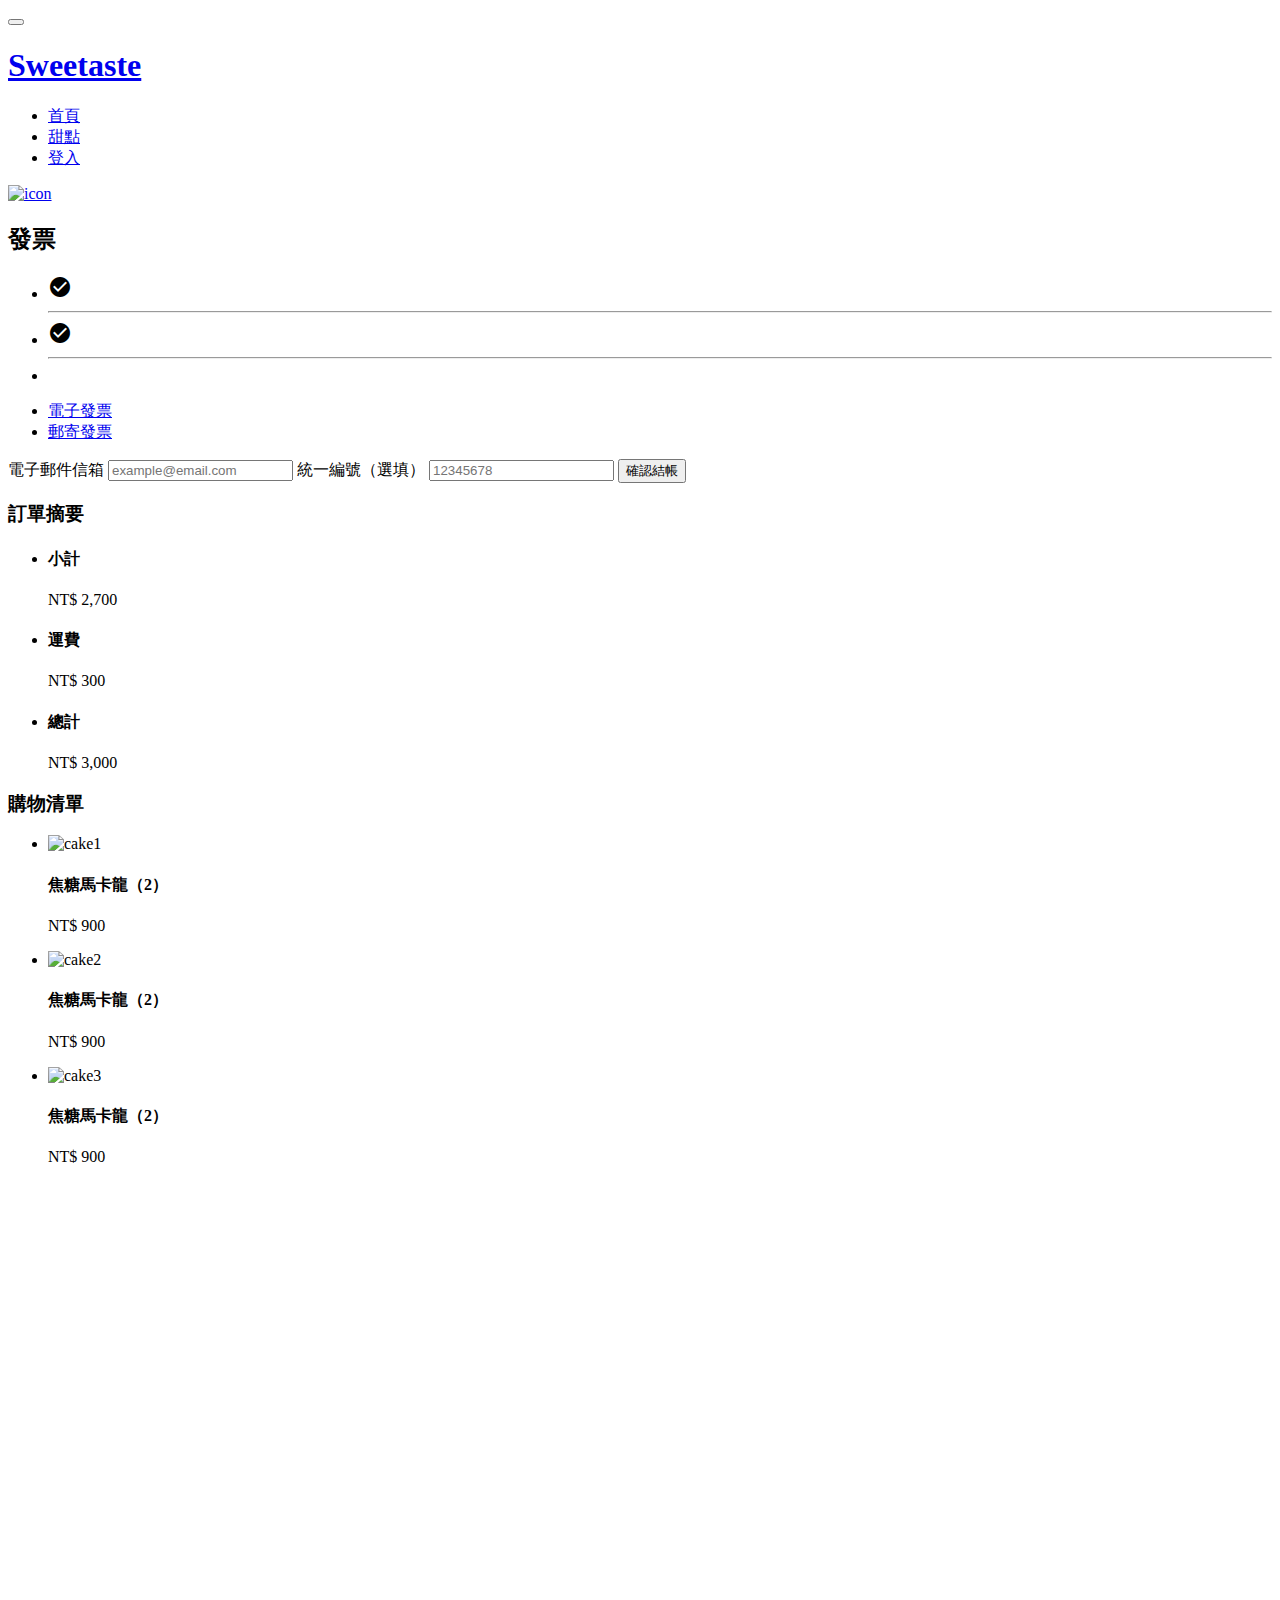
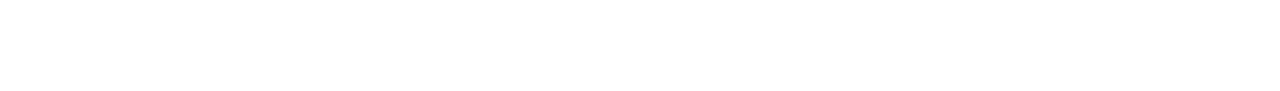
==== commit 13960a48: "Update invoice.html" ====
--- a/invoice.html
+++ b/invoice.html
@@ -4,7 +4,7 @@
 <head>
     <meta charset="UTF-8">
     <meta name="viewport" content="width=device-width, initial-scale=1.0">
-    <link rel="stylesheet" href="css/invoice/all.css">
+    <link rel="stylesheet" href="css/all.css">
     <title>寄送發票</title>
     <link href='https://maxcdn.bootstrapcdn.com/font-awesome/4.5.0/css/font-awesome.min.css' rel='stylesheet'>
     </link>
@@ -31,7 +31,7 @@
         </header>
     </div>
     <!-- 客製化設計 開始 -->
-    <div class="main">
+    <div class="main-invoice">
         <div class="invoice">
             <div class="data">
                 <div class="data-title">
@@ -87,7 +87,7 @@
             </div>
             <div class="checklist">
                 <h3 class="checktitle">購物清單</h3>
-                <ul class="menu">
+                <ul>
                     <li>
                         <img src="https://github.com/0404kai/work/blob/master/images/cake1.png?raw=true" alt="cake1" class="menu-post1">
                         <div class="menu-cost">
